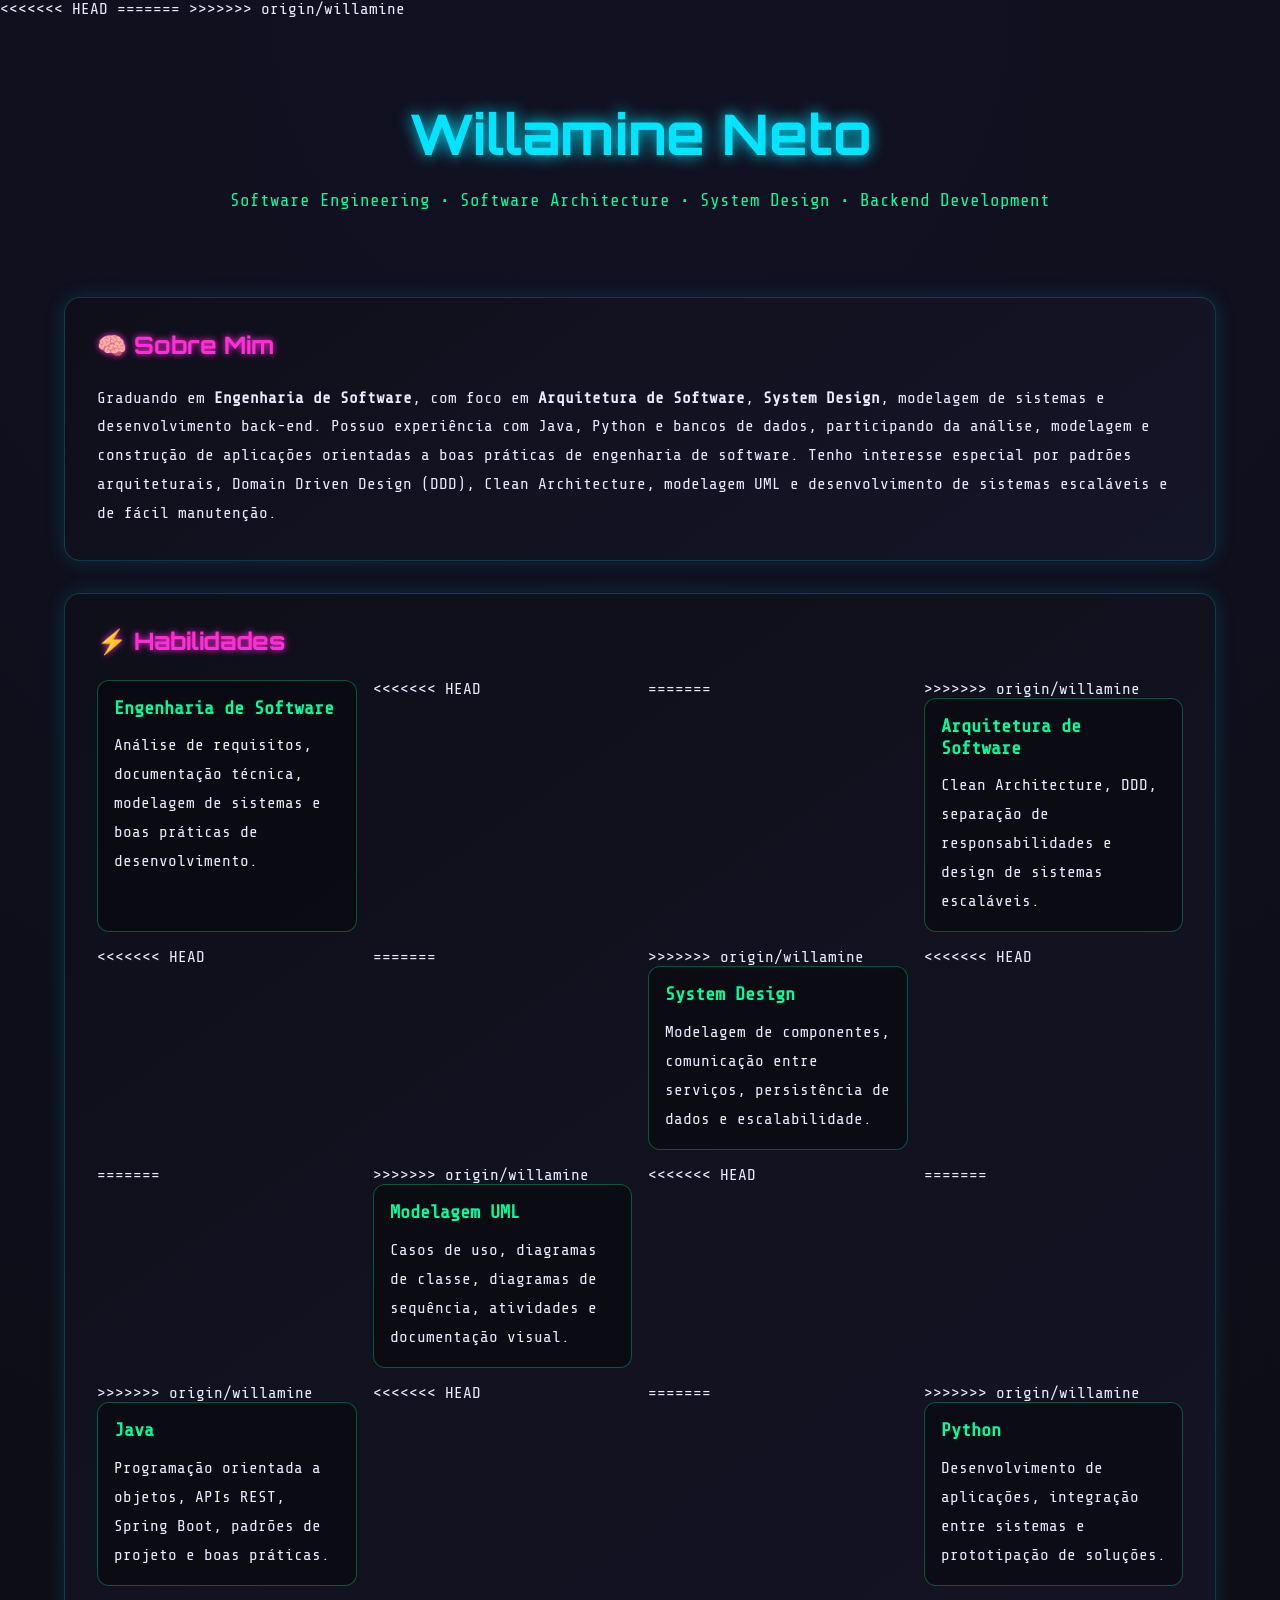
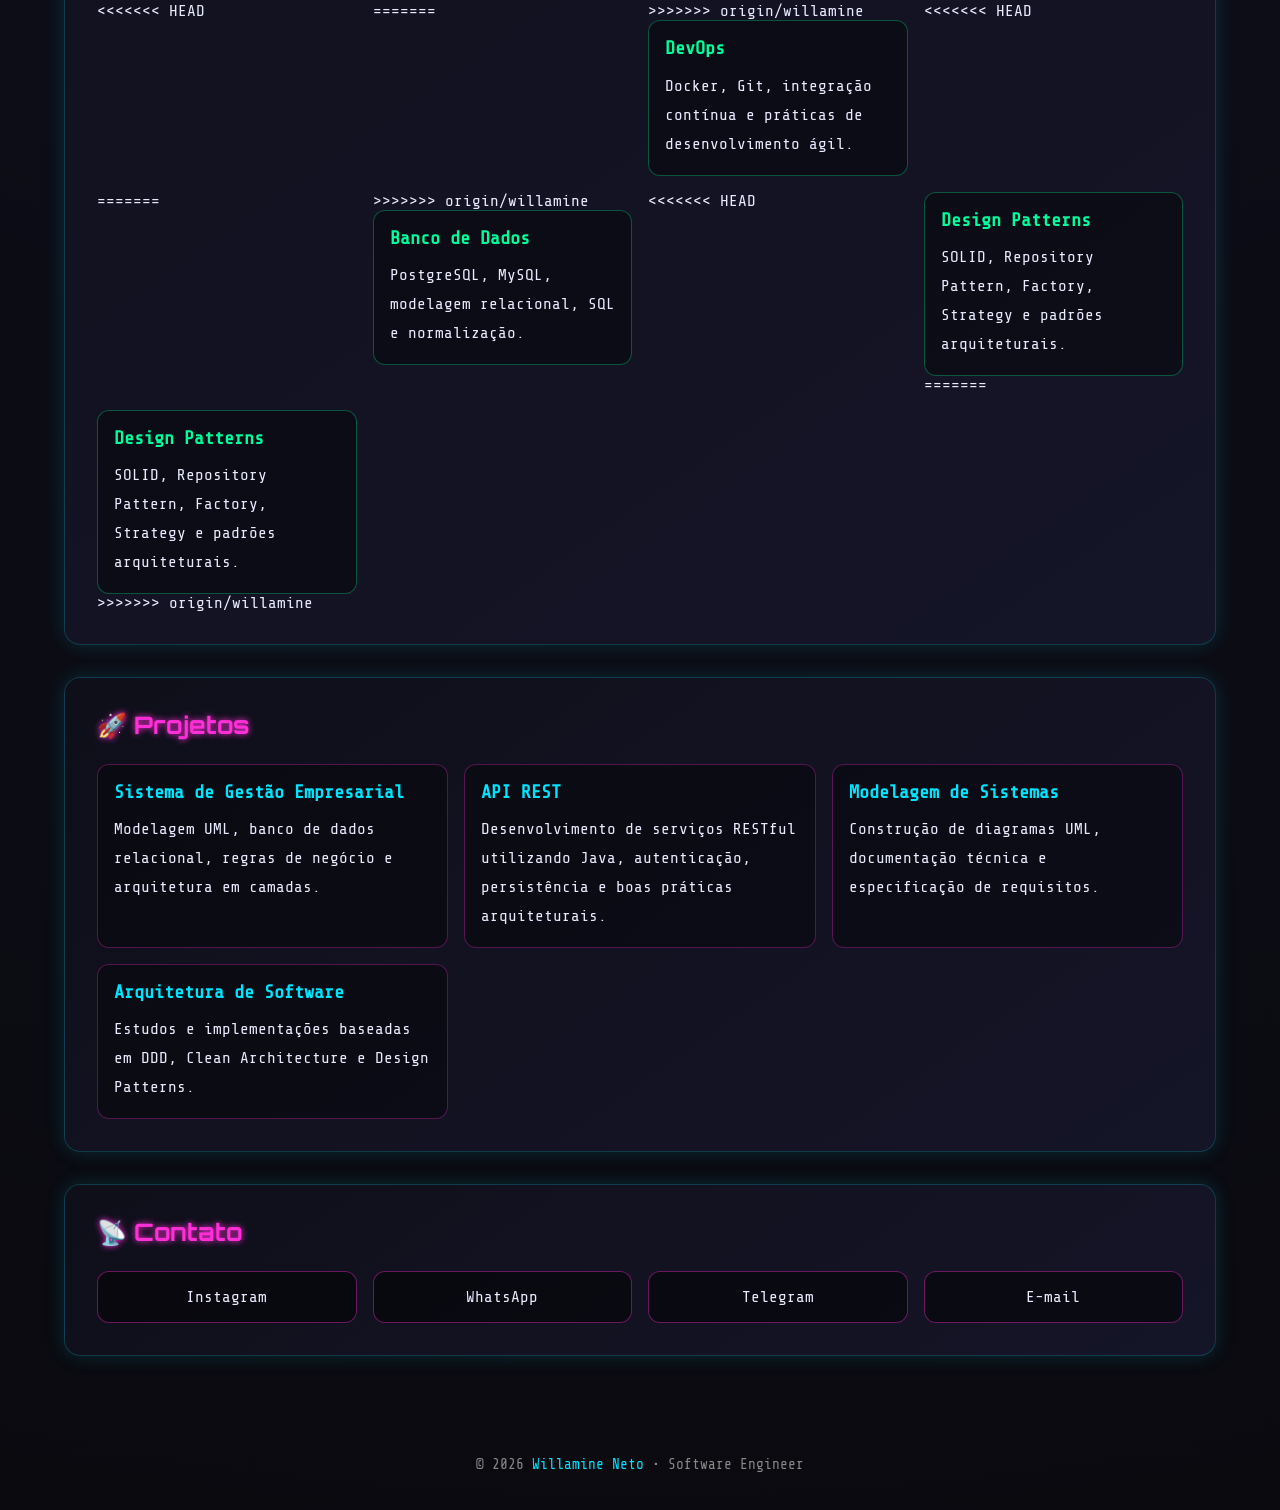
==== index.html @ 657e5e46 "Merge de historicos diferentes" ====
<!DOCTYPE html>
<html lang="pt-BR">
<head>
  <meta charset="UTF-8" />
  <meta name="viewport" content="width=device-width, initial-scale=1.0" />

  <title>Willamine Neto | Portfólio</title>

  <link href="https://fonts.googleapis.com/css2?family=Orbitron:wght@400;600;800&family=Share+Tech+Mono&display=swap" rel="stylesheet">
<<<<<<< HEAD
  <link rel="stylesheet" href="./assets/css/global.css" />
=======
  <link rel="stylesheet" href="/assets/css/global.css" />
>>>>>>> origin/willamine

</head>

<body>

  <header>
    <h1>Willamine Neto</h1>
    <p>
      Software Engineering • Software Architecture • System Design • Backend Development
    </p>
  </header>

  <section>

    <div class="card">
      <h2>🧠 Sobre Mim</h2>

      <p>
        Graduando em <strong>Engenharia de Software</strong>,
        com foco em <strong>Arquitetura de Software</strong>,
        <strong>System Design</strong>,
        modelagem de sistemas e desenvolvimento back-end.

        Possuo experiência com Java, Python e bancos de dados,
        participando da análise, modelagem e construção de aplicações
        orientadas a boas práticas de engenharia de software.

        Tenho interesse especial por padrões arquiteturais,
        Domain Driven Design (DDD),
        Clean Architecture,
        modelagem UML e desenvolvimento de sistemas escaláveis e de fácil manutenção.
      </p>
    </div>

    <div class="card">
      <h2>⚡ Habilidades</h2>

      <div class="skills">

        <div class="skill"> <!--Titulo inicial--->
          <h3>Engenharia de Software</h3>
          <p>
            Análise de requisitos, documentação técnica,
            modelagem de sistemas e boas práticas de desenvolvimento.
          </p>
        </div>
        
<<<<<<< HEAD
        <a class="skill-link" href="./pages/architecture/">
=======
        <a class="skill-link" href="/pages/architecture/architecture.html">
>>>>>>> origin/willamine
          <div class="skill">
            <h3>Arquitetura de Software</h3>
            <p>
              Clean Architecture,
              DDD,
              separação de responsabilidades
              e design de sistemas escaláveis.
            </p>
          </div>
        </a>

<<<<<<< HEAD
        <a class="skill-link" href="./pages/system-design/">
=======
        <a class="skill-link" href="/pages/system-design/system-design.html">
>>>>>>> origin/willamine
          <div class="skill">
            <h3>System Design</h3>
            <p>
              Modelagem de componentes,
              comunicação entre serviços,
              persistência de dados e escalabilidade.
            </p>
          </div>
        </a>

<<<<<<< HEAD
        <a class="skill-link"href="./pages/uml/">
=======
        <a class="skill-link" href="/pages/uml/uml.html">
>>>>>>> origin/willamine
          <div class="skill">
            <h3>Modelagem UML</h3>
            <p>
              Casos de uso,
              diagramas de classe,
              diagramas de sequência,
              atividades e documentação visual.
            </p>
          </div>
        </a>

<<<<<<< HEAD
        <a class="skill-link" href="./pages/java/">
=======
        <a class="skill-link" href="/pages/java/java.html">
>>>>>>> origin/willamine
          <div class="skill">
            <h3>Java</h3>
            <p>
              Programação orientada a objetos,
              APIs REST,
              Spring Boot,
              padrões de projeto e boas práticas.
            </p>
          </div>
        </a>
        
<<<<<<< HEAD
        <a class="skill-link" href="./pages/python/">
=======
        <a class="skill-link" href="/pages/python/python.html">
>>>>>>> origin/willamine
          <div class="skill">
            <h3>Python</h3>
            <p>
              Desenvolvimento de aplicações,
              integração entre sistemas
              e prototipação de soluções.
            </p>
          </div>
        </a>

<<<<<<< HEAD
        <a class="skill-link" href="./pages/devops/">
=======
        <a class="skill-link" href="/pages/devops/devops.html">
>>>>>>> origin/willamine
          <div class="skill">
            <h3>DevOps</h3>
            <p>
              Docker,
              Git,
              integração contínua e práticas de desenvolvimento ágil.
            </p>
          </div>
        </a>  

<<<<<<< HEAD
        <a class="skill-link" href="./pages/databases/">
=======
        <a class="skill-link" href="/pages/databases/databases.html">
>>>>>>> origin/willamine
          <div class="skill">
            <h3>Banco de Dados</h3>
            <p>
              PostgreSQL,
              MySQL,
              modelagem relacional,
              SQL e normalização.
            </p>
          </div>
        </a>

<<<<<<< HEAD
        <a class="skill-link" href="./pages/design-patterns/">
          <div class="skill">
            <h3>Design Patterns</h3>
            <p>
              SOLID,
              Repository Pattern,
              Factory,
              Strategy e padrões arquiteturais.
            </p>
          </div>
=======
        <a class="skill-link" href="/pages/design-patterns/design-patterns.html">
        <div class="skill">
          <h3>Design Patterns</h3>
          <p>
            SOLID,
            Repository Pattern,
            Factory,
            Strategy e padrões arquiteturais.
          </p>
        </div>
>>>>>>> origin/willamine
        </a>

      </div>

    </div>

    <div class="card">
      <h2>🚀 Projetos</h2>

      <div class="projects">

        <div class="project">
          <h3>Sistema de Gestão Empresarial</h3>
          <p>
            Modelagem UML, banco de dados relacional,
            regras de negócio e arquitetura em camadas.
          </p>
        </div>

        <div class="project">
          <h3>API REST</h3>
          <p>
            Desenvolvimento de serviços RESTful utilizando Java,
            autenticação, persistência e boas práticas arquiteturais.
          </p>
        </div>

        <div class="project">
          <h3>Modelagem de Sistemas</h3>
          <p>
            Construção de diagramas UML,
            documentação técnica e especificação de requisitos.
          </p>
        </div>

        <div class="project">
          <h3>Arquitetura de Software</h3>
          <p>
            Estudos e implementações baseadas em DDD,
            Clean Architecture e Design Patterns.
          </p>
        </div>

      </div>
    </div>

    <div class="card">
      <h2>📡 Contato</h2>

      <div class="contact">
        <a href="https://instagram.com/willamineneto/" target="_blank">
          Instagram
        </a>

        <a href="https://wa.me/5591984743351" target="_blank">
          WhatsApp
        </a>

        <a href="https://t.me/willamine" target="_blank">
          Telegram
        </a>

        <a href="mailto:willamine82@gmail.com">
          E-mail
        </a>
      </div>
    </div>

  </section>

  <footer>
    <p>
      © 2026 <span>Willamine Neto</span> • Software Engineer
    </p>
  </footer>

</body>
</html>
---- assets/css/global.css ----
:root
    {
      --neon-pink: #ff2fd7;
      --neon-blue: #00e5ff;
      --neon-green: #00ff9c;
      --bg-dark: #0a0a0f;
      --bg-card: #11111a;
      --text-main: #eaeaff;
    }

    *
    {
      margin: 0;
      padding: 0;
      box-sizing: border-box;
    }

    html
    {
      scroll-behavior: smooth;
    }

    body
    {
      font-family: 'Share Tech Mono', monospace;
      background: radial-gradient(circle at top, #111122, var(--bg-dark));
      color: var(--text-main);
      min-height: 100vh;
    }

    header
    {
      text-align: center;
      padding: 5rem 1rem 3rem;
    }

    header h1
    {
      font-family: 'Orbitron', sans-serif;
      font-size: 3.5rem;
      color: var(--neon-blue);
      text-shadow: 0 0 15px var(--neon-blue);
      margin-bottom: 1rem;
    }

    header p
    {
      color: var(--neon-green);
      font-size: 1.1rem;
    }

    section
    {
      max-width: 1200px;
      margin: 0 auto;
      padding: 2rem 1.5rem;
    }

    .card
    {
      background: linear-gradient(145deg, #0f0f1a, #151528);
      border: 1px solid rgba(0, 229, 255, 0.2);
      border-radius: 16px;
      padding: 2rem;
      margin-bottom: 2rem;
      box-shadow: 0 0 20px rgba(0, 229, 255, 0.15);
      transition: 0.3s;
    }

    .card:hover
    {
      transform: translateY(-3px);
      box-shadow: 0 0 25px rgba(0, 229, 255, 0.25);
    }

    h2
    {
      font-family: 'Orbitron', sans-serif;
      color: var(--neon-pink);
      margin-bottom: 1.5rem;
      text-shadow: 0 0 6px var(--neon-pink);
    }

    p
    {
      line-height: 1.8;
    }

    .skills
    {
      display: grid;
      grid-template-columns: repeat(auto-fit, minmax(250px, 1fr));
      gap: 1rem;
    }

    .skill
    {
      border: 1px solid rgba(0, 255, 156, 0.3);
      padding: 1rem;
      border-radius: 12px;
      background: rgba(0, 0, 0, 0.35);
      transition: 0.3s;
    }

    .skill:hover
    {
      transform: translateY(-5px);
      box-shadow: 0 0 15px var(--neon-green);
    }

    .skill h3
    {
      color: var(--neon-green);
      margin-bottom: 0.8rem;
    }

    .projects
    {
      display: grid;
      grid-template-columns: repeat(auto-fit, minmax(280px, 1fr));
      gap: 1rem;
    }

    .project
    {
      border: 1px solid rgba(255, 47, 215, 0.3);
      padding: 1rem;
      border-radius: 12px;
      background: rgba(0,0,0,0.35);
      transition: .3s;
    }

    .project:hover
    {
      box-shadow: 0 0 15px var(--neon-pink);
      transform: translateY(-5px);
    }

    .project h3
    {
      color: var(--neon-blue);
      margin-bottom: .8rem;
    }

    .contact
    {
      display: flex;
      flex-wrap: wrap;
      gap: 1rem;
    }

    .contact a
    {
      flex: 1 1 200px;
      text-align: center;
      padding: 1rem;
      border-radius: 12px;
      text-decoration: none;
      color: var(--text-main);
      border: 1px solid rgba(255, 47, 215, 0.4);
      background: rgba(0, 0, 0, 0.5);
      transition: all .3s ease;
    }

    .contact a:hover
    {
      color: #000;
      background: var(--neon-pink);
      box-shadow: 0 0 20px var(--neon-pink);
    }

    footer
    {
      text-align: center;
      padding: 2rem;
      color: #888;
      font-size: .9rem;
    }

    footer span
    {
      color: var(--neon-blue);
    }
    .skill-link,
    .project-link
    {
      text-decoration: none;
      color: inherit;
      display: block;
    }

    .skill-link:hover .skill
    {
      transform: translateY(-5px);
      box-shadow: 0 0 15px var(--neon-green);
    }

    .project-link:hover .project
    {
      transform: translateY(-5px);
      box-shadow: 0 0 15px var(--neon-pink);
    }
---- assets/css/global.css ----
:root
    {
      --neon-pink: #ff2fd7;
      --neon-blue: #00e5ff;
      --neon-green: #00ff9c;
      --bg-dark: #0a0a0f;
      --bg-card: #11111a;
      --text-main: #eaeaff;
    }

    *
    {
      margin: 0;
      padding: 0;
      box-sizing: border-box;
    }

    html
    {
      scroll-behavior: smooth;
    }

    body
    {
      font-family: 'Share Tech Mono', monospace;
      background: radial-gradient(circle at top, #111122, var(--bg-dark));
      color: var(--text-main);
      min-height: 100vh;
    }

    header
    {
      text-align: center;
      padding: 5rem 1rem 3rem;
    }

    header h1
    {
      font-family: 'Orbitron', sans-serif;
      font-size: 3.5rem;
      color: var(--neon-blue);
      text-shadow: 0 0 15px var(--neon-blue);
      margin-bottom: 1rem;
    }

    header p
    {
      color: var(--neon-green);
      font-size: 1.1rem;
    }

    section
    {
      max-width: 1200px;
      margin: 0 auto;
      padding: 2rem 1.5rem;
    }

    .card
    {
      background: linear-gradient(145deg, #0f0f1a, #151528);
      border: 1px solid rgba(0, 229, 255, 0.2);
      border-radius: 16px;
      padding: 2rem;
      margin-bottom: 2rem;
      box-shadow: 0 0 20px rgba(0, 229, 255, 0.15);
      transition: 0.3s;
    }

    .card:hover
    {
      transform: translateY(-3px);
      box-shadow: 0 0 25px rgba(0, 229, 255, 0.25);
    }

    h2
    {
      font-family: 'Orbitron', sans-serif;
      color: var(--neon-pink);
      margin-bottom: 1.5rem;
      text-shadow: 0 0 6px var(--neon-pink);
    }

    p
    {
      line-height: 1.8;
    }

    .skills
    {
      display: grid;
      grid-template-columns: repeat(auto-fit, minmax(250px, 1fr));
      gap: 1rem;
    }

    .skill
    {
      border: 1px solid rgba(0, 255, 156, 0.3);
      padding: 1rem;
      border-radius: 12px;
      background: rgba(0, 0, 0, 0.35);
      transition: 0.3s;
    }

    .skill:hover
    {
      transform: translateY(-5px);
      box-shadow: 0 0 15px var(--neon-green);
    }

    .skill h3
    {
      color: var(--neon-green);
      margin-bottom: 0.8rem;
    }

    .projects
    {
      display: grid;
      grid-template-columns: repeat(auto-fit, minmax(280px, 1fr));
      gap: 1rem;
    }

    .project
    {
      border: 1px solid rgba(255, 47, 215, 0.3);
      padding: 1rem;
      border-radius: 12px;
      background: rgba(0,0,0,0.35);
      transition: .3s;
    }

    .project:hover
    {
      box-shadow: 0 0 15px var(--neon-pink);
      transform: translateY(-5px);
    }

    .project h3
    {
      color: var(--neon-blue);
      margin-bottom: .8rem;
    }

    .contact
    {
      display: flex;
      flex-wrap: wrap;
      gap: 1rem;
    }

    .contact a
    {
      flex: 1 1 200px;
      text-align: center;
      padding: 1rem;
      border-radius: 12px;
      text-decoration: none;
      color: var(--text-main);
      border: 1px solid rgba(255, 47, 215, 0.4);
      background: rgba(0, 0, 0, 0.5);
      transition: all .3s ease;
    }

    .contact a:hover
    {
      color: #000;
      background: var(--neon-pink);
      box-shadow: 0 0 20px var(--neon-pink);
    }

    footer
    {
      text-align: center;
      padding: 2rem;
      color: #888;
      font-size: .9rem;
    }

    footer span
    {
      color: var(--neon-blue);
    }
    .skill-link,
    .project-link
    {
      text-decoration: none;
      color: inherit;
      display: block;
    }

    .skill-link:hover .skill
    {
      transform: translateY(-5px);
      box-shadow: 0 0 15px var(--neon-green);
    }

    .project-link:hover .project
    {
      transform: translateY(-5px);
      box-shadow: 0 0 15px var(--neon-pink);
    }
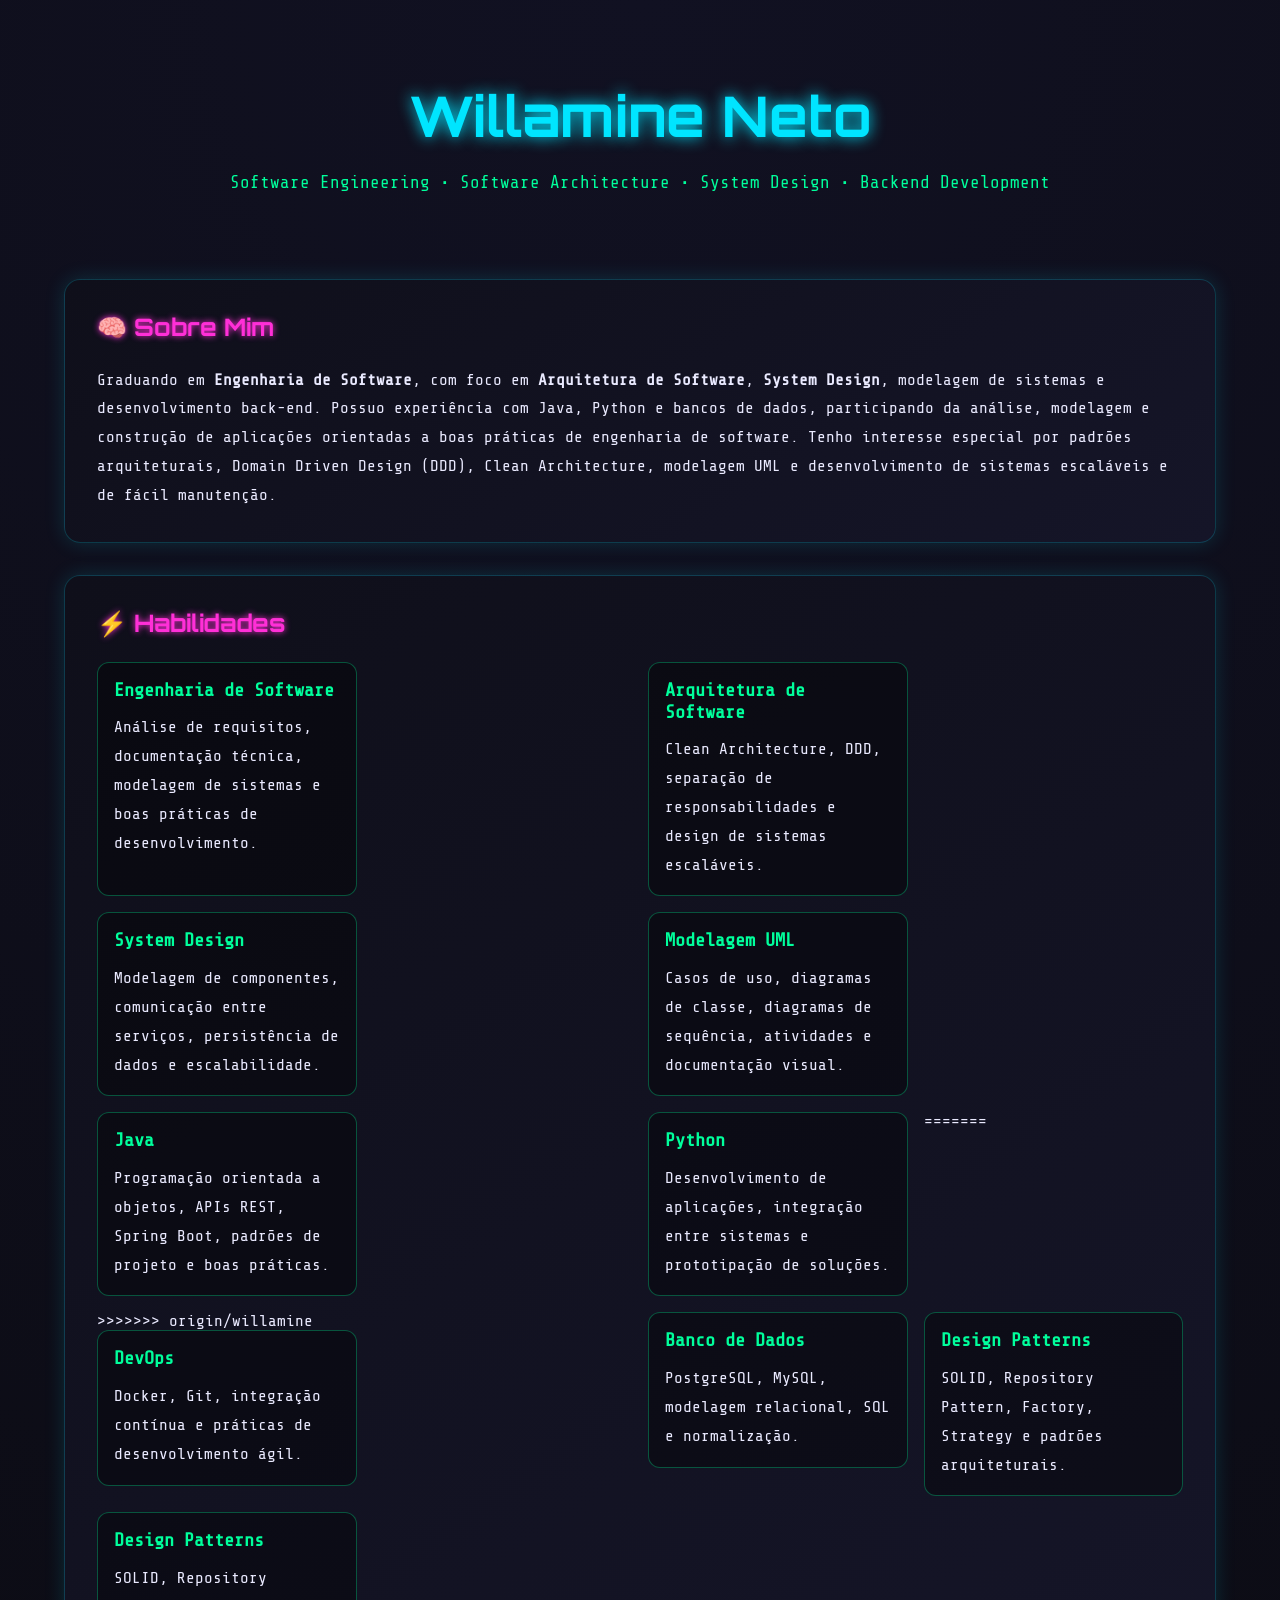
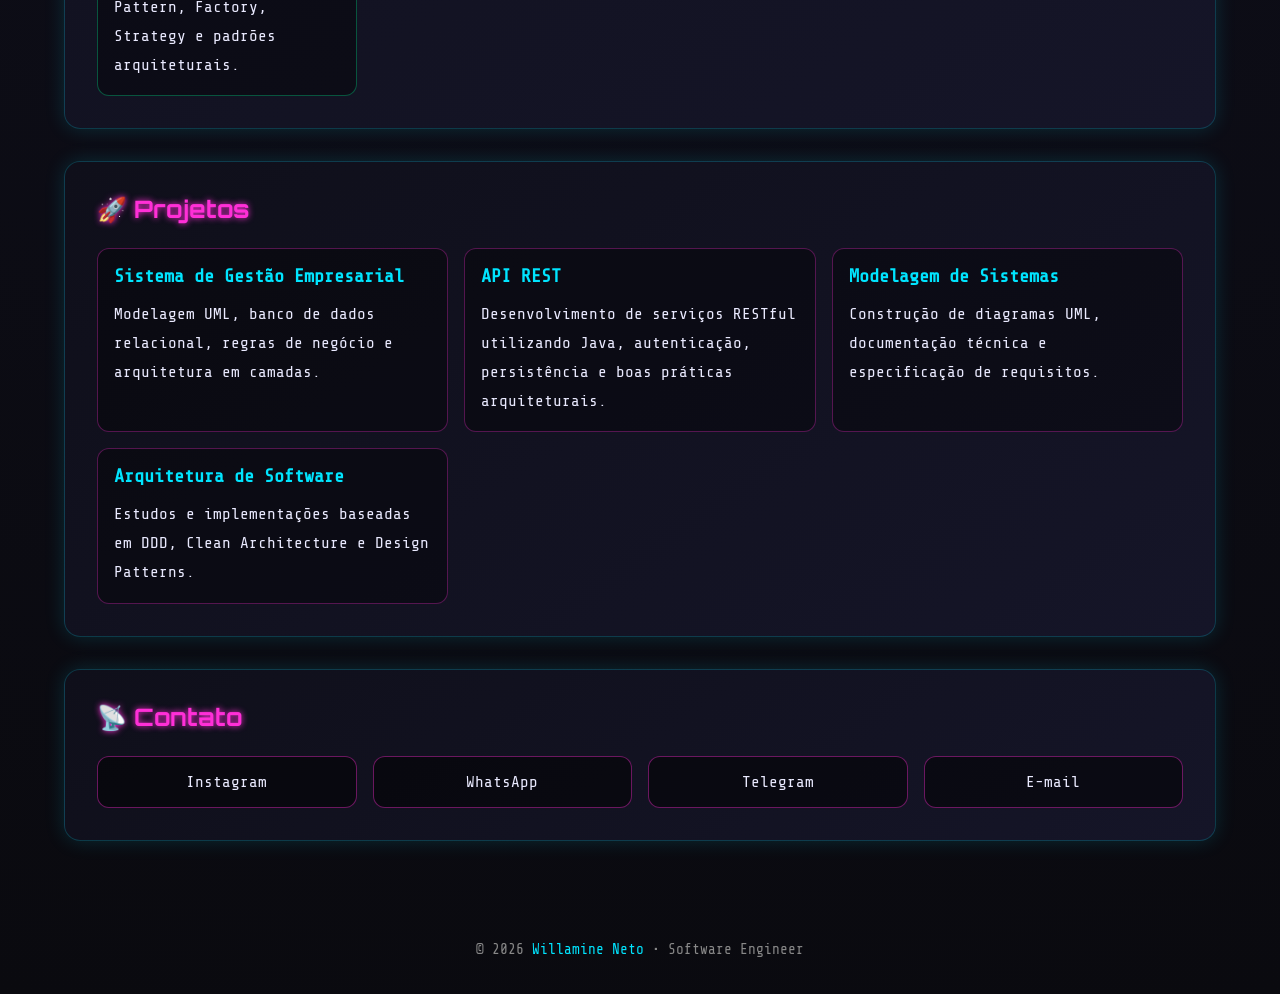
==== commit 859b3c78: "atualização do Index Resolved merge conflicts in index.html by updating stylesheet links and skill l" ====
--- a/index.html
+++ b/index.html
@@ -7,14 +7,9 @@
   <title>Willamine Neto | Portfólio</title>
 
   <link href="https://fonts.googleapis.com/css2?family=Orbitron:wght@400;600;800&family=Share+Tech+Mono&display=swap" rel="stylesheet">
-<<<<<<< HEAD
   <link rel="stylesheet" href="./assets/css/global.css" />
-=======
-  <link rel="stylesheet" href="/assets/css/global.css" />
->>>>>>> origin/willamine
 
 </head>
-
 <body>
 
   <header>
@@ -23,7 +18,6 @@
       Software Engineering • Software Architecture • System Design • Backend Development
     </p>
   </header>
-
   <section>
 
     <div class="card">
@@ -59,11 +53,8 @@
           </p>
         </div>
         
-<<<<<<< HEAD
         <a class="skill-link" href="./pages/architecture/">
-=======
         <a class="skill-link" href="/pages/architecture/architecture.html">
->>>>>>> origin/willamine
           <div class="skill">
             <h3>Arquitetura de Software</h3>
             <p>
@@ -74,12 +65,8 @@
             </p>
           </div>
         </a>
-
-<<<<<<< HEAD
         <a class="skill-link" href="./pages/system-design/">
-=======
         <a class="skill-link" href="/pages/system-design/system-design.html">
->>>>>>> origin/willamine
           <div class="skill">
             <h3>System Design</h3>
             <p>
@@ -90,11 +77,8 @@
           </div>
         </a>
 
-<<<<<<< HEAD
         <a class="skill-link"href="./pages/uml/">
-=======
         <a class="skill-link" href="/pages/uml/uml.html">
->>>>>>> origin/willamine
           <div class="skill">
             <h3>Modelagem UML</h3>
             <p>
@@ -106,11 +90,8 @@
           </div>
         </a>
 
-<<<<<<< HEAD
         <a class="skill-link" href="./pages/java/">
-=======
         <a class="skill-link" href="/pages/java/java.html">
->>>>>>> origin/willamine
           <div class="skill">
             <h3>Java</h3>
             <p>
@@ -122,11 +103,8 @@
           </div>
         </a>
         
-<<<<<<< HEAD
         <a class="skill-link" href="./pages/python/">
-=======
         <a class="skill-link" href="/pages/python/python.html">
->>>>>>> origin/willamine
           <div class="skill">
             <h3>Python</h3>
             <p>
@@ -137,7 +115,6 @@
           </div>
         </a>
 
-<<<<<<< HEAD
         <a class="skill-link" href="./pages/devops/">
 =======
         <a class="skill-link" href="/pages/devops/devops.html">
@@ -152,11 +129,8 @@
           </div>
         </a>  
 
-<<<<<<< HEAD
         <a class="skill-link" href="./pages/databases/">
-=======
         <a class="skill-link" href="/pages/databases/databases.html">
->>>>>>> origin/willamine
           <div class="skill">
             <h3>Banco de Dados</h3>
             <p>
@@ -168,7 +142,6 @@
           </div>
         </a>
 
-<<<<<<< HEAD
         <a class="skill-link" href="./pages/design-patterns/">
           <div class="skill">
             <h3>Design Patterns</h3>
@@ -179,7 +152,7 @@
               Strategy e padrões arquiteturais.
             </p>
           </div>
-=======
+
         <a class="skill-link" href="/pages/design-patterns/design-patterns.html">
         <div class="skill">
           <h3>Design Patterns</h3>
@@ -190,18 +163,13 @@
             Strategy e padrões arquiteturais.
           </p>
         </div>
->>>>>>> origin/willamine
-        </a>
-
+        </a>
       </div>
-
     </div>
 
     <div class="card">
       <h2>🚀 Projetos</h2>
-
       <div class="projects">
-
         <div class="project">
           <h3>Sistema de Gestão Empresarial</h3>
           <p>
@@ -268,4 +236,4 @@
   </footer>
 
 </body>
-</html>+</html>
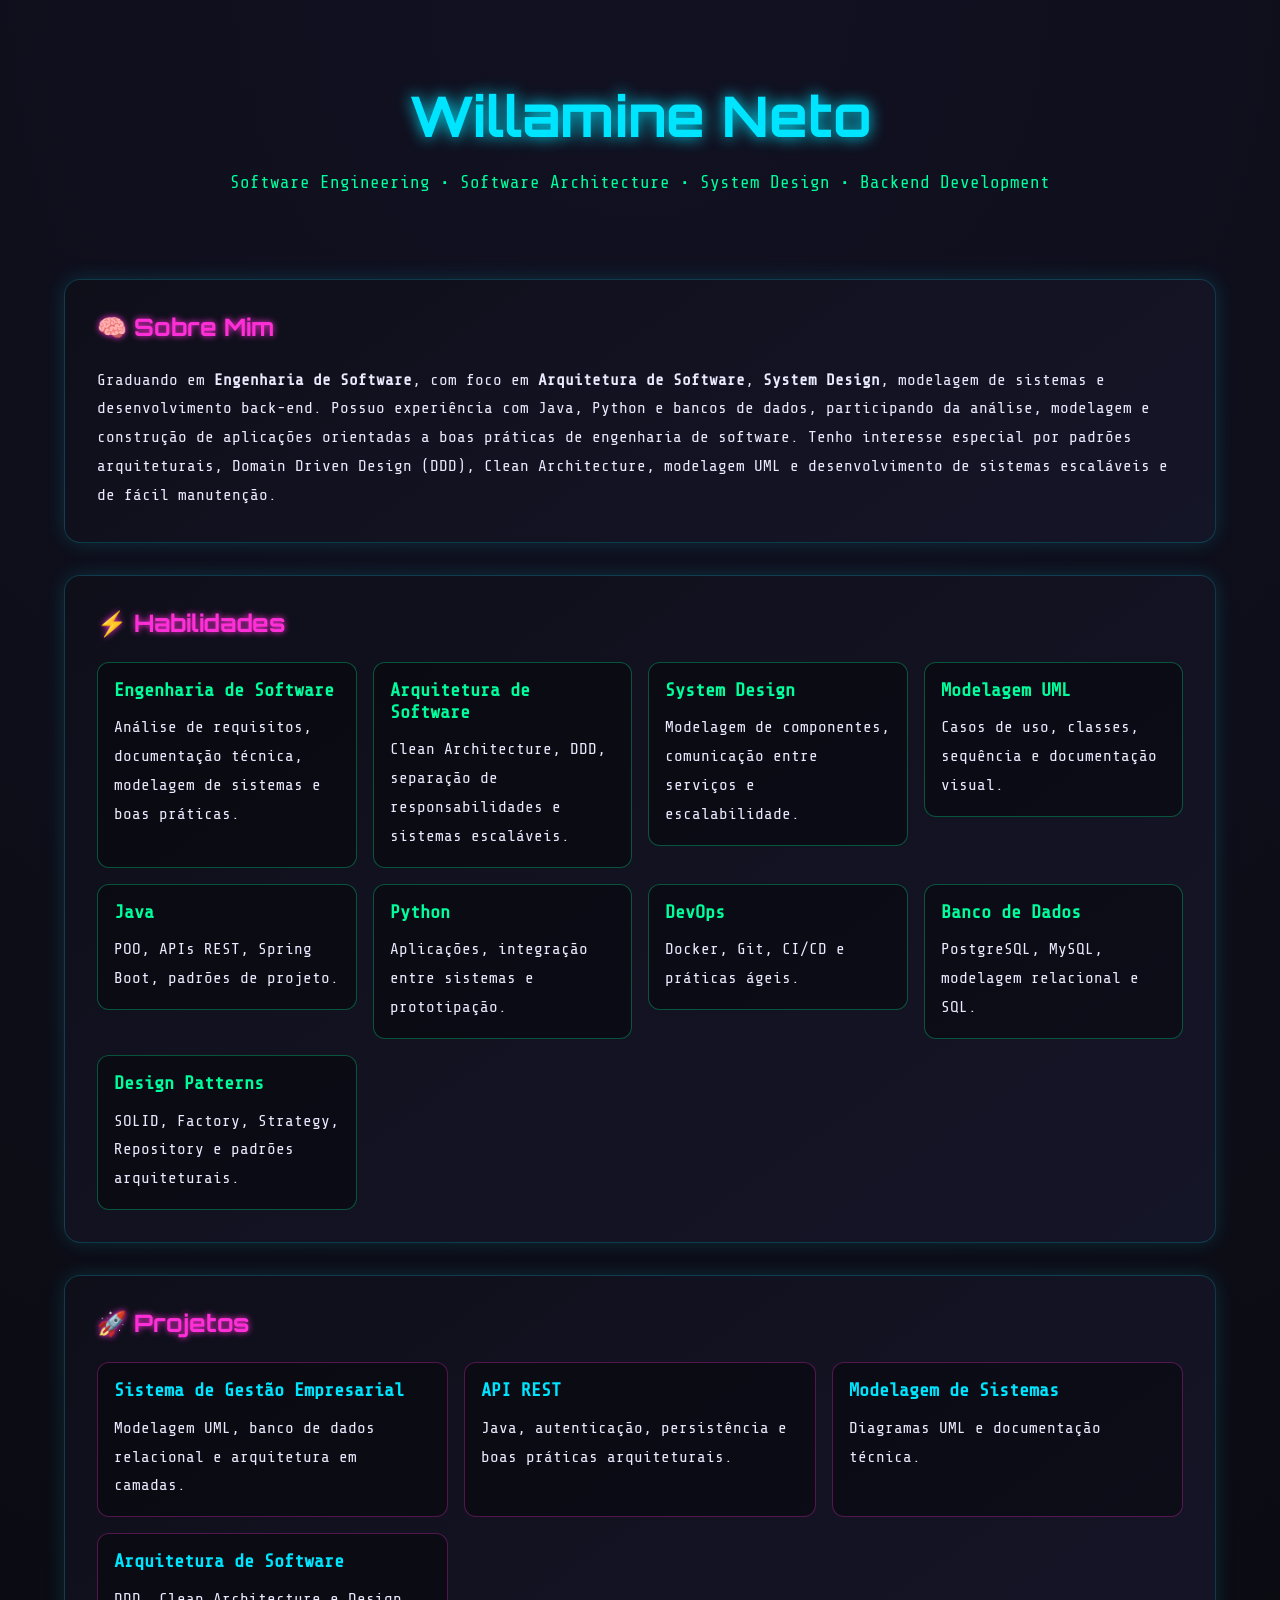
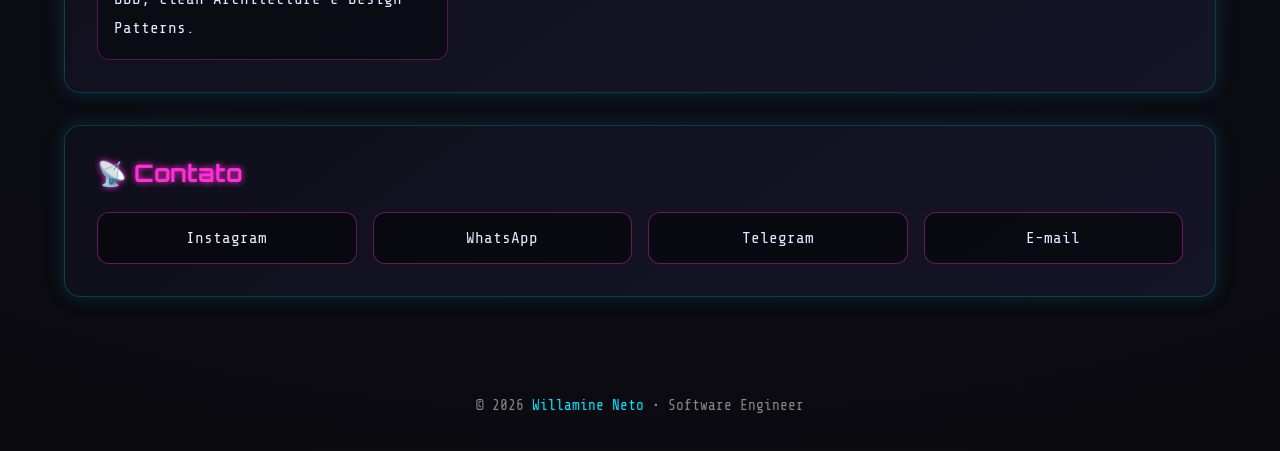
==== commit 616de700: "Update index.html" ====
--- a/index.html
+++ b/index.html
@@ -8,8 +8,8 @@
 
   <link href="https://fonts.googleapis.com/css2?family=Orbitron:wght@400;600;800&family=Share+Tech+Mono&display=swap" rel="stylesheet">
   <link rel="stylesheet" href="./assets/css/global.css" />
+</head>
 
-</head>
 <body>
 
   <header>
@@ -18,8 +18,10 @@
       Software Engineering • Software Architecture • System Design • Backend Development
     </p>
   </header>
+
   <section>
 
+    <!-- SOBRE -->
     <div class="card">
       <h2>🧠 Sobre Mim</h2>
 
@@ -40,199 +42,121 @@
       </p>
     </div>
 
+    <!-- HABILIDADES -->
     <div class="card">
       <h2>⚡ Habilidades</h2>
 
       <div class="skills">
 
-        <div class="skill"> <!--Titulo inicial--->
+        <div class="skill">
           <h3>Engenharia de Software</h3>
-          <p>
-            Análise de requisitos, documentação técnica,
-            modelagem de sistemas e boas práticas de desenvolvimento.
-          </p>
+          <p>Análise de requisitos, documentação técnica, modelagem de sistemas e boas práticas.</p>
         </div>
-        
+
         <a class="skill-link" href="./pages/architecture/">
-        <a class="skill-link" href="/pages/architecture/architecture.html">
           <div class="skill">
             <h3>Arquitetura de Software</h3>
-            <p>
-              Clean Architecture,
-              DDD,
-              separação de responsabilidades
-              e design de sistemas escaláveis.
-            </p>
-          </div>
-        </a>
-        <a class="skill-link" href="./pages/system-design/">
-        <a class="skill-link" href="/pages/system-design/system-design.html">
-          <div class="skill">
-            <h3>System Design</h3>
-            <p>
-              Modelagem de componentes,
-              comunicação entre serviços,
-              persistência de dados e escalabilidade.
-            </p>
+            <p>Clean Architecture, DDD, separação de responsabilidades e sistemas escaláveis.</p>
           </div>
         </a>
 
-        <a class="skill-link"href="./pages/uml/">
-        <a class="skill-link" href="/pages/uml/uml.html">
+        <a class="skill-link" href="./pages/system-design/">
+          <div class="skill">
+            <h3>System Design</h3>
+            <p>Modelagem de componentes, comunicação entre serviços e escalabilidade.</p>
+          </div>
+        </a>
+
+        <a class="skill-link" href="./pages/uml/">
           <div class="skill">
             <h3>Modelagem UML</h3>
-            <p>
-              Casos de uso,
-              diagramas de classe,
-              diagramas de sequência,
-              atividades e documentação visual.
-            </p>
+            <p>Casos de uso, classes, sequência e documentação visual.</p>
           </div>
         </a>
 
         <a class="skill-link" href="./pages/java/">
-        <a class="skill-link" href="/pages/java/java.html">
           <div class="skill">
             <h3>Java</h3>
-            <p>
-              Programação orientada a objetos,
-              APIs REST,
-              Spring Boot,
-              padrões de projeto e boas práticas.
-            </p>
+            <p>POO, APIs REST, Spring Boot, padrões de projeto.</p>
           </div>
         </a>
-        
+
         <a class="skill-link" href="./pages/python/">
-        <a class="skill-link" href="/pages/python/python.html">
           <div class="skill">
             <h3>Python</h3>
-            <p>
-              Desenvolvimento de aplicações,
-              integração entre sistemas
-              e prototipação de soluções.
-            </p>
+            <p>Aplicações, integração entre sistemas e prototipação.</p>
           </div>
         </a>
 
         <a class="skill-link" href="./pages/devops/">
-=======
-        <a class="skill-link" href="/pages/devops/devops.html">
->>>>>>> origin/willamine
           <div class="skill">
             <h3>DevOps</h3>
-            <p>
-              Docker,
-              Git,
-              integração contínua e práticas de desenvolvimento ágil.
-            </p>
+            <p>Docker, Git, CI/CD e práticas ágeis.</p>
           </div>
-        </a>  
+        </a>
 
         <a class="skill-link" href="./pages/databases/">
-        <a class="skill-link" href="/pages/databases/databases.html">
           <div class="skill">
             <h3>Banco de Dados</h3>
-            <p>
-              PostgreSQL,
-              MySQL,
-              modelagem relacional,
-              SQL e normalização.
-            </p>
+            <p>PostgreSQL, MySQL, modelagem relacional e SQL.</p>
           </div>
         </a>
 
         <a class="skill-link" href="./pages/design-patterns/">
           <div class="skill">
             <h3>Design Patterns</h3>
-            <p>
-              SOLID,
-              Repository Pattern,
-              Factory,
-              Strategy e padrões arquiteturais.
-            </p>
+            <p>SOLID, Factory, Strategy, Repository e padrões arquiteturais.</p>
           </div>
+        </a>
 
-        <a class="skill-link" href="/pages/design-patterns/design-patterns.html">
-        <div class="skill">
-          <h3>Design Patterns</h3>
-          <p>
-            SOLID,
-            Repository Pattern,
-            Factory,
-            Strategy e padrões arquiteturais.
-          </p>
-        </div>
-        </a>
       </div>
     </div>
 
+    <!-- PROJETOS -->
     <div class="card">
       <h2>🚀 Projetos</h2>
+
       <div class="projects">
+
         <div class="project">
           <h3>Sistema de Gestão Empresarial</h3>
-          <p>
-            Modelagem UML, banco de dados relacional,
-            regras de negócio e arquitetura em camadas.
-          </p>
+          <p>Modelagem UML, banco de dados relacional e arquitetura em camadas.</p>
         </div>
 
         <div class="project">
           <h3>API REST</h3>
-          <p>
-            Desenvolvimento de serviços RESTful utilizando Java,
-            autenticação, persistência e boas práticas arquiteturais.
-          </p>
+          <p>Java, autenticação, persistência e boas práticas arquiteturais.</p>
         </div>
 
         <div class="project">
           <h3>Modelagem de Sistemas</h3>
-          <p>
-            Construção de diagramas UML,
-            documentação técnica e especificação de requisitos.
-          </p>
+          <p>Diagramas UML e documentação técnica.</p>
         </div>
 
         <div class="project">
           <h3>Arquitetura de Software</h3>
-          <p>
-            Estudos e implementações baseadas em DDD,
-            Clean Architecture e Design Patterns.
-          </p>
+          <p>DDD, Clean Architecture e Design Patterns.</p>
         </div>
 
       </div>
     </div>
 
+    <!-- CONTATO -->
     <div class="card">
       <h2>📡 Contato</h2>
 
       <div class="contact">
-        <a href="https://instagram.com/willamineneto/" target="_blank">
-          Instagram
-        </a>
-
-        <a href="https://wa.me/5591984743351" target="_blank">
-          WhatsApp
-        </a>
-
-        <a href="https://t.me/willamine" target="_blank">
-          Telegram
-        </a>
-
-        <a href="mailto:willamine82@gmail.com">
-          E-mail
-        </a>
+        <a href="https://instagram.com/willamineneto/" target="_blank">Instagram</a>
+        <a href="https://wa.me/5591984743351" target="_blank">WhatsApp</a>
+        <a href="https://t.me/willamine" target="_blank">Telegram</a>
+        <a href="mailto:willamine82@gmail.com">E-mail</a>
       </div>
     </div>
 
   </section>
 
   <footer>
-    <p>
-      © 2026 <span>Willamine Neto</span> • Software Engineer
-    </p>
+    <p>© 2026 <span>Willamine Neto</span> • Software Engineer</p>
   </footer>
 
 </body>
